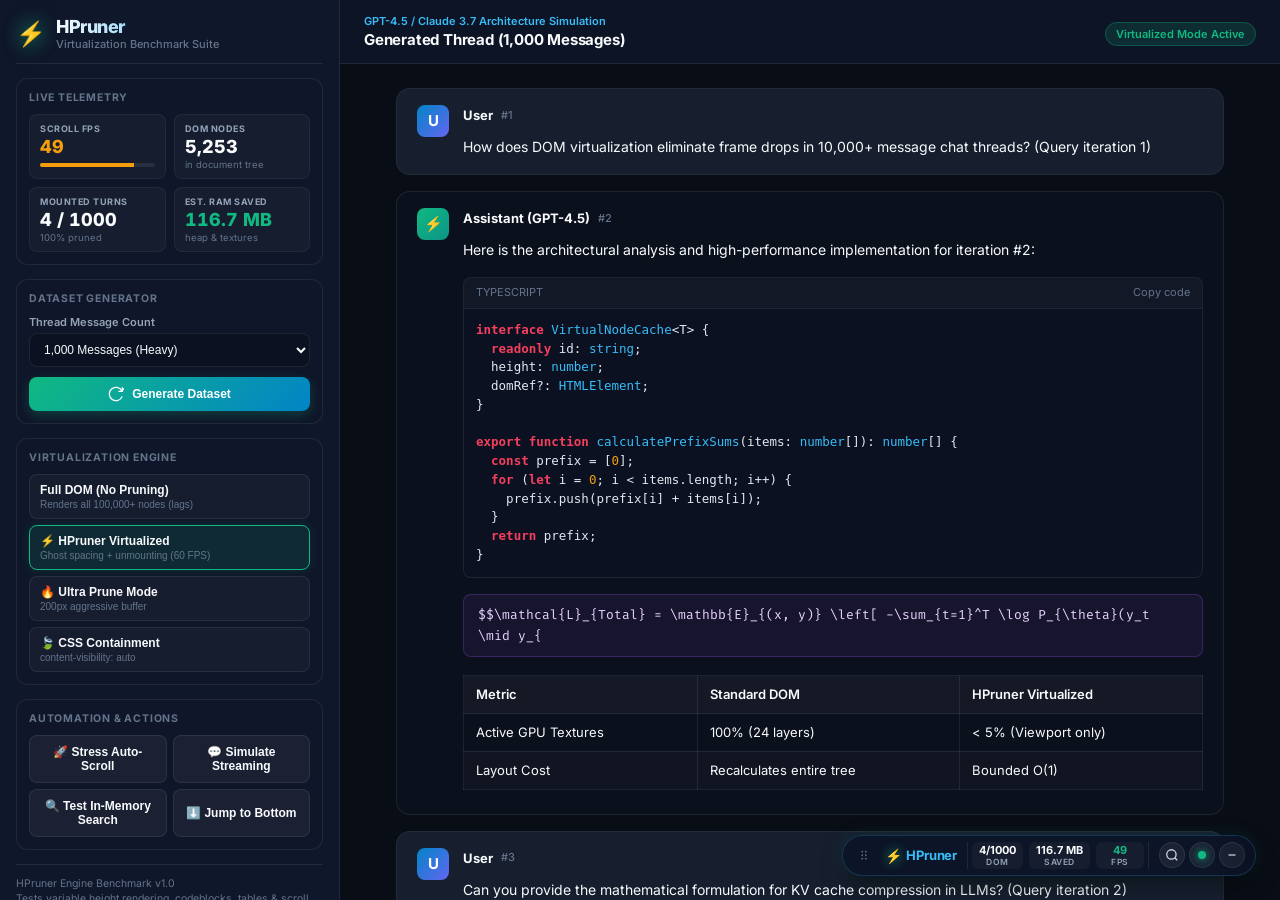
==== demo/index.html @ b329c5aa "feat: initial commit for HPruner DOM Virtualizer extension with benchmark harness" ====
<!DOCTYPE html>
<html lang="en">
<head>
  <meta charset="UTF-8">
  <meta name="viewport" content="width=device-width, initial-scale=1.0">
  <title>HPruner - 10,000 Message DOM Virtualization Benchmark & Test Harness</title>
  <link rel="stylesheet" href="../content/hpruner.css">
  <link rel="stylesheet" href="demo.css">
  <!-- Fonts & Icons -->
  <link rel="preconnect" href="https://fonts.googleapis.com">
  <link rel="preconnect" href="https://fonts.gstatic.com" crossorigin>
  <link href="https://fonts.googleapis.com/css2?family=Fira+Code:wght@400;500;600&family=Inter:wght@400;500;600;700;800&display=swap" rel="stylesheet">
</head>
<body class="dark-theme">
  <div class="app-layout">
    <!-- Benchmark Sidebar Controls -->
    <aside class="sidebar">
      <div class="sidebar-header">
        <div class="sidebar-logo">
          <span class="bolt">⚡</span>
          <div>
            <h1>HPruner</h1>
            <p>Virtualization Benchmark Suite</p>
          </div>
        </div>
      </div>

      <!-- Live Performance Telemetry -->
      <div class="panel telemetry-panel">
        <div class="panel-title">LIVE TELEMETRY</div>
        
        <div class="telemetry-grid">
          <div class="telemetry-box">
            <span class="telemetry-label">SCROLL FPS</span>
            <span class="telemetry-value fps-val" id="live-fps">60</span>
            <div class="fps-bar"><div class="fps-bar-fill" id="fps-meter-fill" style="width: 100%;"></div></div>
          </div>
          <div class="telemetry-box">
            <span class="telemetry-label">DOM NODES</span>
            <span class="telemetry-value" id="live-dom-nodes">0</span>
            <span class="telemetry-sub" id="live-dom-sub">in document tree</span>
          </div>
          <div class="telemetry-box">
            <span class="telemetry-label">MOUNTED TURNS</span>
            <span class="telemetry-value" id="live-mounted-turns">0 / 0</span>
            <span class="telemetry-sub" id="live-pruned-pct">0% pruned</span>
          </div>
          <div class="telemetry-box">
            <span class="telemetry-label">EST. RAM SAVED</span>
            <span class="telemetry-value highlight-green" id="live-ram-saved">0.0 MB</span>
            <span class="telemetry-sub">heap & textures</span>
          </div>
        </div>
      </div>

      <!-- Generation Controls -->
      <div class="panel">
        <div class="panel-title">DATASET GENERATOR</div>
        <div class="form-group">
          <label for="msg-count-select">Thread Message Count</label>
          <select id="msg-count-select" class="custom-select">
            <option value="50">50 Messages (Small)</option>
            <option value="250">250 Messages (Medium)</option>
            <option value="1000" selected>1,000 Messages (Heavy)</option>
            <option value="3000">3,000 Messages (Extreme)</option>
            <option value="10000">10,000 Messages (Browser Meltdown test)</option>
          </select>
        </div>
        <button id="btn-generate" class="btn btn-accent">
          <svg viewBox="0 0 24 24" width="16" height="16" fill="none" stroke="currentColor" stroke-width="2"><path d="M21.5 2v6h-6M21.34 15.57a10 10 0 1 1-.57-8.38l5.67-5.67"/></svg>
          Generate Dataset
        </button>
      </div>

      <!-- Engine Mode Controls -->
      <div class="panel">
        <div class="panel-title">VIRTUALIZATION ENGINE</div>
        <div class="engine-toggle-group">
          <button class="engine-btn" data-mode="off" id="mode-off-btn">
            <span class="btn-head">Full DOM (No Pruning)</span>
            <span class="btn-sub">Renders all 100,000+ nodes (lags)</span>
          </button>
          <button class="engine-btn active" data-mode="balanced" id="mode-virtual-btn">
            <span class="btn-head">⚡ HPruner Virtualized</span>
            <span class="btn-sub">Ghost spacing + unmounting (60 FPS)</span>
          </button>
          <button class="engine-btn" data-mode="ultra" id="mode-ultra-btn">
            <span class="btn-head">🔥 Ultra Prune Mode</span>
            <span class="btn-sub">200px aggressive buffer</span>
          </button>
          <button class="engine-btn" data-mode="eco" id="mode-eco-btn">
            <span class="btn-head">🍃 CSS Containment</span>
            <span class="btn-sub">content-visibility: auto</span>
          </button>
        </div>
      </div>

      <!-- Stress Testing & Tools -->
      <div class="panel">
        <div class="panel-title">AUTOMATION & ACTIONS</div>
        <div class="action-grid">
          <button id="btn-stress-scroll" class="btn btn-secondary">
            <span>🚀 Stress Auto-Scroll</span>
          </button>
          <button id="btn-simulate-stream" class="btn btn-secondary">
            <span>💬 Simulate Streaming</span>
          </button>
          <button id="btn-trigger-search" class="btn btn-secondary">
            <span>🔍 Test In-Memory Search</span>
          </button>
          <button id="btn-scroll-bottom" class="btn btn-secondary">
            <span>⬇️ Jump to Bottom</span>
          </button>
        </div>
      </div>

      <!-- Footer Info -->
      <div class="sidebar-footer">
        <p>HPruner Engine Benchmark v1.0</p>
        <p>Tests variable height rendering, codeblocks, tables & scroll anchoring.</p>
      </div>
    </aside>

    <!-- Main Chat Simulation Viewport -->
    <main class="chat-viewport">
      <header class="chat-topbar">
        <div class="chat-title-group">
          <span class="chat-model-tag">GPT-4.5 / Claude 3.7 Architecture Simulation</span>
          <h2 id="chat-thread-title">Large Code & Math Thread (1,000 Turns)</h2>
        </div>
        <div class="chat-actions">
          <span class="badge" id="viewport-status">Virtualized Mode Active</span>
        </div>
      </header>

      <!-- Scrollable Chat Container -->
      <div class="chat-scroll-container" id="chat-scroll-container">
        <div class="chat-content-inner" id="chat-content-inner">
          <!-- Dynamically populated chat turns -->
        </div>
      </div>
    </main>
  </div>

  <!-- Scripts -->
  <script src="../content/virtualizer.js"></script>
  <script src="../content/search.js"></script>
  <script src="../content/hud.js"></script>
  <script src="demo.js"></script>
</body>
</html>
---- content/hpruner.css ----
/* content/hpruner.css - Styles for HPruner DOM Virtualizer, HUD & Search */

/* 1. Ghost Spacers & Placeholders */
.hpruner-pruned-ghost {
  box-sizing: border-box !important;
  contain: strict !important;
  overflow: hidden !important;
  display: flex !important;
  flex-direction: column !important;
  justify-content: center !important;
  align-items: center !important;
  background: rgba(15, 23, 42, 0.25) !important;
  border: 1px dashed rgba(16, 185, 129, 0.15) !important;
  border-radius: 8px !important;
  margin-top: 8px !important;
  margin-bottom: 8px !important;
  transition: background 0.2s ease;
}

.hpruner-pruned-ghost:hover {
  background: rgba(15, 23, 42, 0.45) !important;
  border-color: rgba(16, 185, 129, 0.35) !important;
}

.hpruner-ghost-placeholder {
  width: 100%;
  display: flex;
  justify-content: center;
  align-items: center;
  user-select: none;
  pointer-events: none;
}

.hpruner-ghost-indicator {
  display: inline-flex;
  align-items: center;
  gap: 8px;
  padding: 6px 14px;
  background: rgba(10, 15, 29, 0.6);
  border: 1px solid rgba(16, 185, 129, 0.2);
  border-radius: 20px;
  font-family: -apple-system, BlinkMacSystemFont, 'Segoe UI', Roboto, sans-serif;
  font-size: 11px;
  color: #94a3b8;
  backdrop-filter: blur(8px);
}

.hpruner-ghost-dot {
  width: 6px;
  height: 6px;
  background: #10b981;
  border-radius: 50%;
  box-shadow: 0 0 8px #10b981;
}

.hpruner-ghost-label {
  font-weight: 500;
  letter-spacing: 0.2px;
}

/* Highlight pulse on search navigation */
@keyframes hprunerPulse {
  0% { box-shadow: 0 0 0 0 rgba(16, 185, 129, 0.8); }
  50% { box-shadow: 0 0 0 10px rgba(16, 185, 129, 0); }
  100% { box-shadow: 0 0 0 0 rgba(16, 185, 129, 0); }
}

.hpruner-highlight-pulse {
  animation: hprunerPulse 1.2s ease-in-out 2 !important;
  outline: 2px solid #10b981 !important;
  outline-offset: 4px !important;
  border-radius: 8px !important;
}

/* 2. Floating In-Page HUD */
.hpruner-hud {
  position: fixed;
  bottom: 24px;
  right: 24px;
  z-index: 999999;
  font-family: -apple-system, BlinkMacSystemFont, 'Inter', 'Segoe UI', Roboto, sans-serif;
  user-select: none;
}

.hpruner-hud.dragging {
  cursor: grabbing;
  opacity: 0.9;
}

.hpruner-hud-inner {
  display: flex;
  align-items: center;
  gap: 10px;
  padding: 6px 10px;
  background: rgba(11, 19, 38, 0.85);
  backdrop-filter: blur(14px);
  -webkit-backdrop-filter: blur(14px);
  border: 1px solid rgba(56, 189, 248, 0.2);
  border-radius: 30px;
  box-shadow: 0 10px 25px -5px rgba(0, 0, 0, 0.6), 0 0 20px rgba(16, 185, 129, 0.12);
  color: #f1f5f9;
  transition: all 0.25s cubic-bezier(0.16, 1, 0.3, 1);
}

.hpruner-hud.minimized .hpruner-hud-stats,
.hpruner-hud.minimized .hpruner-hud-actions #hpruner-hud-search-btn,
.hpruner-hud.minimized .hpruner-hud-actions #hpruner-hud-toggle-btn {
  display: none !important;
}

.hpruner-hud-drag-handle {
  cursor: grab;
  color: #64748b;
  display: flex;
  align-items: center;
  padding: 2px 4px;
}

.hpruner-hud-drag-handle:hover {
  color: #94a3b8;
}

.hpruner-hud-brand {
  display: flex;
  align-items: center;
  gap: 5px;
  font-size: 13px;
  font-weight: 700;
  color: #38bdf8;
  letter-spacing: -0.2px;
}

.hpruner-hud-logo {
  font-size: 14px;
  filter: drop-shadow(0 0 6px #10b981);
}

.hpruner-hud-stats {
  display: flex;
  align-items: center;
  gap: 6px;
  padding: 0 4px;
  border-left: 1px solid rgba(255, 255, 255, 0.08);
  border-right: 1px solid rgba(255, 255, 255, 0.08);
}

.hpruner-stat-chip {
  display: flex;
  flex-direction: column;
  align-items: center;
  padding: 2px 7px;
  background: rgba(255, 255, 255, 0.04);
  border-radius: 6px;
  min-width: 48px;
}

.hpruner-stat-val {
  font-size: 11px;
  font-weight: 700;
  color: #f8fafc;
  line-height: 1.2;
}

.hpruner-stat-lbl {
  font-size: 8.5px;
  font-weight: 600;
  color: #94a3b8;
  text-transform: uppercase;
  letter-spacing: 0.5px;
}

.hpruner-chip-fps .hpruner-stat-val {
  color: #10b981;
}

.hpruner-hud-actions {
  display: flex;
  align-items: center;
  gap: 4px;
}

.hpruner-hud-btn {
  background: rgba(255, 255, 255, 0.06);
  border: 1px solid rgba(255, 255, 255, 0.08);
  color: #cbd5e1;
  width: 26px;
  height: 26px;
  border-radius: 50%;
  display: flex;
  align-items: center;
  justify-content: center;
  cursor: pointer;
  padding: 0;
  transition: all 0.15s ease;
}

.hpruner-hud-btn:hover {
  background: rgba(255, 255, 255, 0.15);
  color: #ffffff;
  transform: scale(1.05);
}

.hpruner-toggle-indicator {
  width: 8px;
  height: 8px;
  border-radius: 50%;
}

.hpruner-toggle-indicator.active {
  background: #10b981;
  box-shadow: 0 0 8px #10b981;
}

.hpruner-toggle-indicator.inactive {
  background: #ef4444;
  box-shadow: 0 0 6px #ef4444;
}

/* 3. In-Memory Search Modal */
.hpruner-search-modal {
  position: fixed;
  inset: 0;
  z-index: 1000000;
  display: flex;
  align-items: flex-start;
  justify-content: center;
  padding-top: 80px;
  font-family: -apple-system, BlinkMacSystemFont, 'Inter', 'Segoe UI', Roboto, sans-serif;
}

.hpruner-search-modal.hpruner-hidden {
  display: none !important;
}

.hpruner-search-backdrop {
  position: absolute;
  inset: 0;
  background: rgba(2, 6, 23, 0.7);
  backdrop-filter: blur(6px);
  -webkit-backdrop-filter: blur(6px);
}

.hpruner-search-dialog {
  position: relative;
  width: 90%;
  max-width: 620px;
  max-height: 80vh;
  background: #0f172a;
  border: 1px solid rgba(56, 189, 248, 0.25);
  border-radius: 16px;
  box-shadow: 0 25px 50px -12px rgba(0, 0, 0, 0.8), 0 0 35px rgba(16, 185, 129, 0.15);
  display: flex;
  flex-direction: column;
  overflow: hidden;
  animation: hprunerModalEnter 0.2s cubic-bezier(0.16, 1, 0.3, 1);
}

@keyframes hprunerModalEnter {
  from { opacity: 0; transform: translateY(-16px) scale(0.97); }
  to { opacity: 1; transform: translateY(0) scale(1); }
}

.hpruner-search-header {
  display: flex;
  align-items: center;
  justify-content: space-between;
  padding: 12px 16px;
  border-bottom: 1px solid rgba(255, 255, 255, 0.08);
  gap: 12px;
}

.hpruner-search-input-wrapper {
  display: flex;
  align-items: center;
  gap: 10px;
  flex: 1;
}

.hpruner-search-icon {
  color: #10b981;
  flex-shrink: 0;
}

#hpruner-search-input {
  width: 100%;
  background: transparent;
  border: none;
  color: #f8fafc;
  font-size: 15px;
  outline: none;
  font-family: inherit;
}

#hpruner-search-input::placeholder {
  color: #64748b;
}

.hpruner-search-badge {
  font-size: 11px;
  color: #94a3b8;
  background: rgba(255, 255, 255, 0.06);
  padding: 3px 8px;
  border-radius: 12px;
  white-space: nowrap;
}

.hpruner-search-actions {
  display: flex;
  align-items: center;
  gap: 4px;
}

.hpruner-btn-icon {
  background: rgba(255, 255, 255, 0.05);
  border: 1px solid rgba(255, 255, 255, 0.08);
  color: #cbd5e1;
  width: 28px;
  height: 28px;
  border-radius: 6px;
  display: flex;
  align-items: center;
  justify-content: center;
  cursor: pointer;
  transition: all 0.15s ease;
}

.hpruner-btn-icon:hover {
  background: rgba(255, 255, 255, 0.12);
  color: #fff;
}

.hpruner-search-body {
  flex: 1;
  overflow-y: auto;
  max-height: 480px;
  padding: 8px 12px;
}

.hpruner-search-empty {
  padding: 32px 16px;
  text-align: center;
  color: #64748b;
  font-size: 13.5px;
}

.hpruner-result-item {
  padding: 10px 12px;
  border-radius: 8px;
  cursor: pointer;
  margin-bottom: 6px;
  border: 1px solid transparent;
  background: rgba(255, 255, 255, 0.02);
  transition: all 0.15s ease;
}

.hpruner-result-item:hover {
  background: rgba(255, 255, 255, 0.05);
  border-color: rgba(255, 255, 255, 0.08);
}

.hpruner-result-item.hpruner-result-selected {
  background: rgba(16, 185, 129, 0.12);
  border-color: rgba(16, 185, 129, 0.35);
}

.hpruner-result-meta {
  display: flex;
  align-items: center;
  gap: 8px;
  margin-bottom: 4px;
}

.hpruner-role-badge {
  font-size: 10.5px;
  font-weight: 600;
  padding: 2px 7px;
  border-radius: 4px;
  text-transform: capitalize;
}

.hpruner-badge-user {
  background: rgba(56, 189, 248, 0.15);
  color: #38bdf8;
}

.hpruner-badge-assistant {
  background: rgba(16, 185, 129, 0.15);
  color: #10b981;
}

.hpruner-result-turn-num {
  font-size: 11px;
  color: #64748b;
}

.hpruner-ghost-tag {
  font-size: 10px;
  color: #f59e0b;
  background: rgba(245, 158, 11, 0.1);
  padding: 1px 6px;
  border-radius: 4px;
  margin-left: auto;
}

.hpruner-mounted-tag {
  font-size: 10px;
  color: #10b981;
  background: rgba(16, 185, 129, 0.1);
  padding: 1px 6px;
  border-radius: 4px;
  margin-left: auto;
}

.hpruner-result-snippet {
  font-size: 12.5px;
  color: #cbd5e1;
  line-height: 1.45;
  word-break: break-word;
}

.hpruner-highlight {
  background: #f59e0b;
  color: #0f172a;
  font-weight: 700;
  border-radius: 2px;
  padding: 0 2px;
}

.hpruner-search-footer {
  display: flex;
  align-items: center;
  gap: 16px;
  padding: 8px 16px;
  background: rgba(0, 0, 0, 0.25);
  border-top: 1px solid rgba(255, 255, 255, 0.05);
  font-size: 11px;
  color: #64748b;
}

.hpruner-search-footer kbd {
  background: rgba(255, 255, 255, 0.08);
  border: 1px solid rgba(255, 255, 255, 0.12);
  border-radius: 4px;
  padding: 2px 5px;
  color: #94a3b8;
  font-family: monospace;
  font-size: 10px;
}
---- demo/demo.css ----
/* demo/demo.css - Benchmark & ChatGPT Simulation Styling */

:root {
  --bg-dark: #0a0e17;
  --bg-sidebar: #0f172a;
  --bg-chat: #090d16;
  --bg-message-user: rgba(30, 41, 59, 0.7);
  --bg-message-assistant: rgba(15, 23, 42, 0.4);
  --border-color: rgba(255, 255, 255, 0.08);
  --border-glow: rgba(56, 189, 248, 0.25);
  --primary: #10b981;
  --accent-cyan: #38bdf8;
  --accent-purple: #a855f7;
  --accent-amber: #f59e0b;
  --text-main: #f8fafc;
  --text-dim: #94a3b8;
  --text-muted: #64748b;
  --code-bg: #0b1120;
}

* {
  box-sizing: border-box;
  margin: 0;
  padding: 0;
}

body.dark-theme {
  background: var(--bg-dark);
  color: var(--text-main);
  font-family: 'Inter', -apple-system, BlinkMacSystemFont, 'Segoe UI', Roboto, sans-serif;
  height: 100vh;
  overflow: hidden;
}

.app-layout {
  display: grid;
  grid-template-columns: 340px 1fr;
  height: 100vh;
  width: 100vw;
}

/* Sidebar */
.sidebar {
  background: var(--bg-sidebar);
  border-right: 1px solid var(--border-color);
  display: flex;
  flex-direction: column;
  gap: 14px;
  padding: 16px;
  overflow-y: auto;
  user-select: none;
}

.sidebar-header {
  padding-bottom: 12px;
  border-bottom: 1px solid var(--border-color);
}

.sidebar-logo {
  display: flex;
  align-items: center;
  gap: 10px;
}

.sidebar-logo .bolt {
  font-size: 24px;
  filter: drop-shadow(0 0 10px #10b981);
}

.sidebar-logo h1 {
  font-size: 18px;
  font-weight: 800;
  letter-spacing: -0.5px;
  background: linear-gradient(90deg, #f8fafc, #38bdf8);
  -webkit-background-clip: text;
  -webkit-text-fill-color: transparent;
}

.sidebar-logo p {
  font-size: 11px;
  color: var(--text-muted);
  font-weight: 500;
}

.panel {
  background: rgba(15, 23, 42, 0.6);
  border: 1px solid var(--border-color);
  border-radius: 12px;
  padding: 12px;
  display: flex;
  flex-direction: column;
  gap: 10px;
}

.panel-title {
  font-size: 10.5px;
  font-weight: 700;
  letter-spacing: 0.8px;
  color: var(--text-muted);
}

/* Telemetry Grid */
.telemetry-grid {
  display: grid;
  grid-template-columns: 1fr 1fr;
  gap: 8px;
}

.telemetry-box {
  background: rgba(255, 255, 255, 0.03);
  border: 1px solid rgba(255, 255, 255, 0.05);
  border-radius: 8px;
  padding: 8px 10px;
  display: flex;
  flex-direction: column;
  gap: 2px;
}

.telemetry-label {
  font-size: 9px;
  font-weight: 700;
  letter-spacing: 0.5px;
  color: var(--text-dim);
}

.telemetry-value {
  font-size: 18px;
  font-weight: 800;
  font-feature-settings: 'tnum';
  color: var(--text-main);
}

.telemetry-value.fps-val {
  color: var(--primary);
}

.telemetry-value.highlight-green {
  color: var(--primary);
}

.telemetry-sub {
  font-size: 9.5px;
  color: var(--text-muted);
}

.fps-bar {
  width: 100%;
  height: 4px;
  background: rgba(255, 255, 255, 0.08);
  border-radius: 2px;
  margin-top: 4px;
  overflow: hidden;
}

.fps-bar-fill {
  height: 100%;
  background: var(--primary);
  transition: width 0.2s ease, background-color 0.2s ease;
}

/* Form inputs & Buttons */
.form-group {
  display: flex;
  flex-direction: column;
  gap: 4px;
}

.form-group label {
  font-size: 11px;
  font-weight: 600;
  color: var(--text-dim);
}

.custom-select {
  background: #0b1120;
  border: 1px solid var(--border-color);
  color: var(--text-main);
  padding: 8px 10px;
  border-radius: 8px;
  font-size: 12px;
  outline: none;
  cursor: pointer;
}

.btn {
  display: inline-flex;
  align-items: center;
  justify-content: center;
  gap: 8px;
  padding: 9px 12px;
  border-radius: 8px;
  font-size: 12px;
  font-weight: 600;
  cursor: pointer;
  border: none;
  transition: all 0.15s ease;
}

.btn-accent {
  background: linear-gradient(135deg, #10b981, #0284c7);
  color: #fff;
  box-shadow: 0 4px 12px rgba(16, 185, 129, 0.25);
}

.btn-accent:hover {
  filter: brightness(1.1);
  transform: translateY(-1px);
}

.btn-secondary {
  background: rgba(255, 255, 255, 0.05);
  border: 1px solid var(--border-color);
  color: var(--text-main);
}

.btn-secondary:hover {
  background: rgba(255, 255, 255, 0.1);
  border-color: rgba(255, 255, 255, 0.15);
}

/* Engine Mode Toggle Group */
.engine-toggle-group {
  display: flex;
  flex-direction: column;
  gap: 6px;
}

.engine-btn {
  background: rgba(255, 255, 255, 0.03);
  border: 1px solid var(--border-color);
  border-radius: 8px;
  padding: 8px 10px;
  text-align: left;
  cursor: pointer;
  display: flex;
  flex-direction: column;
  gap: 2px;
  transition: all 0.15s ease;
}

.engine-btn:hover {
  background: rgba(255, 255, 255, 0.07);
}

.engine-btn.active {
  background: rgba(16, 185, 129, 0.12);
  border-color: var(--primary);
  box-shadow: 0 0 12px rgba(16, 185, 129, 0.15);
}

.engine-btn .btn-head {
  font-size: 12px;
  font-weight: 700;
  color: var(--text-main);
}

.engine-btn .btn-sub {
  font-size: 10px;
  color: var(--text-muted);
}

.action-grid {
  display: grid;
  grid-template-columns: 1fr 1fr;
  gap: 6px;
}

.sidebar-footer {
  margin-top: auto;
  padding-top: 12px;
  border-top: 1px solid var(--border-color);
  font-size: 10.5px;
  color: var(--text-muted);
  line-height: 1.4;
}

/* Chat Viewport Area */
.chat-viewport {
  display: flex;
  flex-direction: column;
  height: 100vh;
  background: var(--bg-chat);
  position: relative;
  overflow: hidden;
}

.chat-topbar {
  display: flex;
  align-items: center;
  justify-content: space-between;
  padding: 14px 24px;
  background: rgba(15, 23, 42, 0.8);
  backdrop-filter: blur(12px);
  border-bottom: 1px solid var(--border-color);
  z-index: 10;
}

.chat-title-group {
  display: flex;
  flex-direction: column;
  gap: 2px;
}

.chat-model-tag {
  font-size: 11px;
  font-weight: 600;
  color: var(--accent-cyan);
}

.chat-title-group h2 {
  font-size: 15px;
  font-weight: 700;
  letter-spacing: -0.2px;
}

.badge {
  font-size: 11px;
  font-weight: 600;
  padding: 4px 10px;
  border-radius: 20px;
  background: rgba(16, 185, 129, 0.15);
  border: 1px solid rgba(16, 185, 129, 0.3);
  color: var(--primary);
}

/* Scroll Container */
.chat-scroll-container {
  flex: 1;
  overflow-y: auto;
  scroll-behavior: auto;
  position: relative;
}

.chat-content-inner {
  max-width: 860px;
  margin: 0 auto;
  padding: 24px 16px 120px 16px;
  display: flex;
  flex-direction: column;
  gap: 16px;
}

/* Chat Message Turns */
.chat-message-turn {
  display: flex;
  gap: 14px;
  padding: 16px 20px;
  border-radius: 14px;
  transition: background 0.15s ease;
  line-height: 1.6;
  font-size: 14px;
}

.chat-message-turn.user-turn {
  background: var(--bg-message-user);
  border: 1px solid rgba(255, 255, 255, 0.05);
}

.chat-message-turn.assistant-turn {
  background: var(--bg-message-assistant);
  border: 1px solid var(--border-color);
}

.turn-avatar {
  width: 32px;
  height: 32px;
  border-radius: 8px;
  display: flex;
  align-items: center;
  justify-content: center;
  font-size: 15px;
  flex-shrink: 0;
  font-weight: 700;
}

.user-turn .turn-avatar {
  background: linear-gradient(135deg, #0284c7, #6366f1);
  color: #fff;
}

.assistant-turn .turn-avatar {
  background: linear-gradient(135deg, #10b981, #0d9488);
  color: #fff;
}

.turn-body {
  flex: 1;
  display: flex;
  flex-direction: column;
  gap: 10px;
  min-width: 0;
}

.turn-author {
  font-size: 13px;
  font-weight: 700;
  display: flex;
  align-items: center;
  gap: 8px;
}

.turn-index-tag {
  font-size: 11px;
  font-weight: 500;
  color: var(--text-muted);
}

/* Rich Message Contents */
.code-block {
  background: var(--code-bg);
  border: 1px solid rgba(255, 255, 255, 0.08);
  border-radius: 8px;
  overflow: hidden;
  margin: 6px 0;
}

.code-header {
  display: flex;
  justify-content: space-between;
  align-items: center;
  background: rgba(255, 255, 255, 0.03);
  padding: 6px 12px;
  font-size: 11px;
  color: var(--text-muted);
  border-bottom: 1px solid rgba(255, 255, 255, 0.06);
}

.code-block pre {
  padding: 12px;
  overflow-x: auto;
  font-family: 'Fira Code', monospace;
  font-size: 12.5px;
  line-height: 1.5;
  color: #e2e8f0;
}

.syn-keyword { color: #f43f5e; font-weight: 600; }
.syn-fn { color: #38bdf8; }
.syn-string { color: #a3e635; }
.syn-num { color: #f59e0b; }
.syn-comment { color: #64748b; font-style: italic; }

/* Markdown Table */
.rich-table {
  width: 100%;
  border-collapse: collapse;
  margin: 8px 0;
  font-size: 13px;
}

.rich-table th, .rich-table td {
  padding: 8px 12px;
  border: 1px solid rgba(255, 255, 255, 0.08);
  text-align: left;
}

.rich-table th {
  background: rgba(255, 255, 255, 0.04);
  color: var(--text-main);
  font-weight: 600;
}

.rich-table tr:nth-child(even) {
  background: rgba(255, 255, 255, 0.02);
}

/* Math formula box */
.math-card {
  padding: 10px 14px;
  background: rgba(168, 85, 247, 0.08);
  border: 1px solid rgba(168, 85, 247, 0.25);
  border-radius: 8px;
  font-family: 'Fira Code', monospace;
  font-size: 13px;
  color: #e9d5ff;
  display: flex;
  align-items: center;
  gap: 10px;
}

/* Streaming indicator */
.streaming-pulse {
  display: inline-block;
  width: 8px;
  height: 14px;
  background: var(--primary);
  margin-left: 4px;
  animation: blinkCursor 0.8s infinite;
  vertical-align: middle;
}

@keyframes blinkCursor {
  0%, 100% { opacity: 1; }
  50% { opacity: 0; }
}
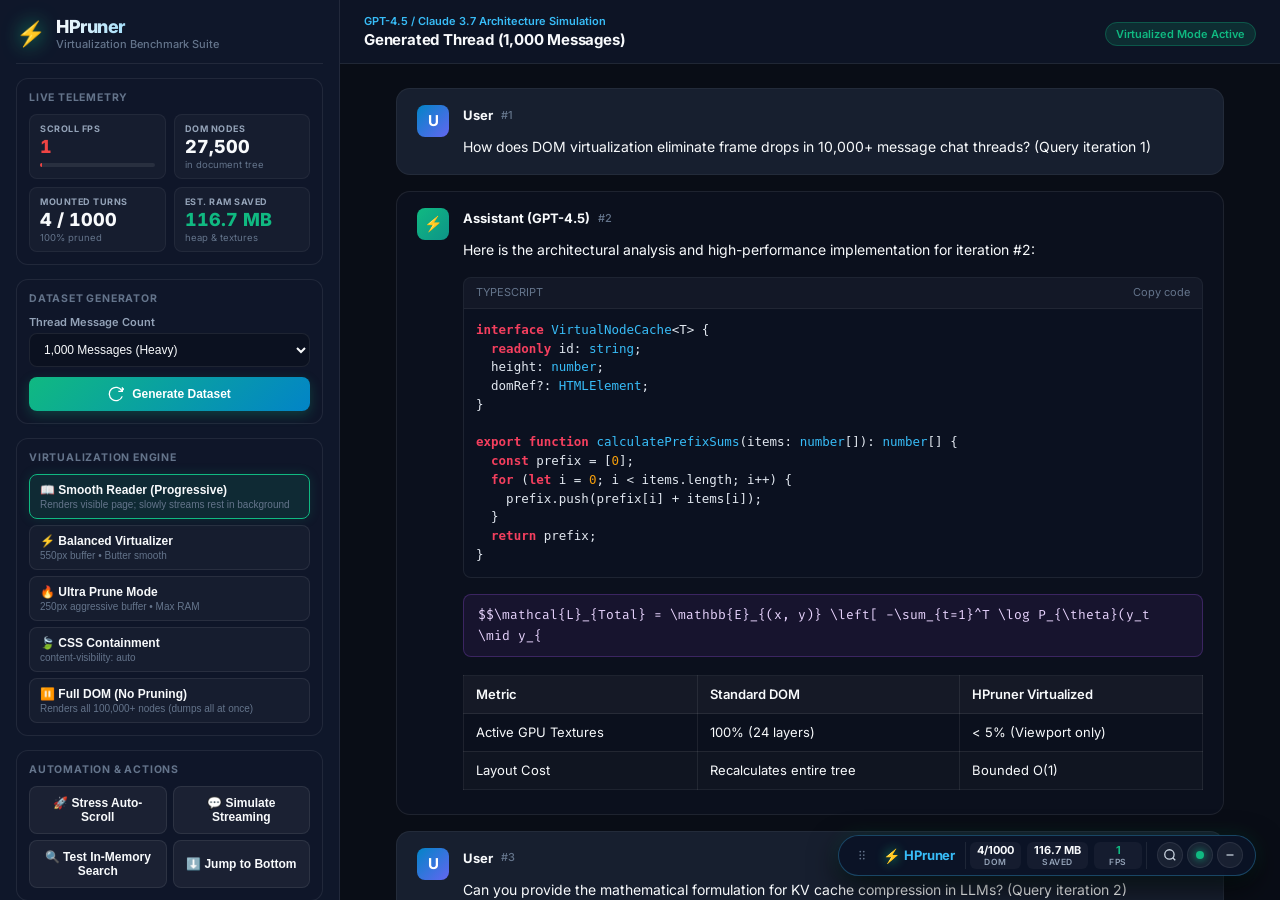
==== commit 443a995a: "feat: add Progressive Smooth Reader mode with staggered idle background hydration" ====
--- a/demo/index.html
+++ b/demo/index.html
@@ -76,21 +76,25 @@
       <div class="panel">
         <div class="panel-title">VIRTUALIZATION ENGINE</div>
         <div class="engine-toggle-group">
-          <button class="engine-btn" data-mode="off" id="mode-off-btn">
-            <span class="btn-head">Full DOM (No Pruning)</span>
-            <span class="btn-sub">Renders all 100,000+ nodes (lags)</span>
+          <button class="engine-btn active" data-mode="progressive" id="mode-progressive-btn">
+            <span class="btn-head">📖 Smooth Reader (Progressive)</span>
+            <span class="btn-sub">Renders visible page; slowly streams rest in background</span>
           </button>
-          <button class="engine-btn active" data-mode="balanced" id="mode-virtual-btn">
-            <span class="btn-head">⚡ HPruner Virtualized</span>
-            <span class="btn-sub">Ghost spacing + unmounting (60 FPS)</span>
+          <button class="engine-btn" data-mode="balanced" id="mode-virtual-btn">
+            <span class="btn-head">⚡ Balanced Virtualizer</span>
+            <span class="btn-sub">550px buffer • Butter smooth</span>
           </button>
           <button class="engine-btn" data-mode="ultra" id="mode-ultra-btn">
             <span class="btn-head">🔥 Ultra Prune Mode</span>
-            <span class="btn-sub">200px aggressive buffer</span>
+            <span class="btn-sub">250px aggressive buffer • Max RAM</span>
           </button>
           <button class="engine-btn" data-mode="eco" id="mode-eco-btn">
             <span class="btn-head">🍃 CSS Containment</span>
             <span class="btn-sub">content-visibility: auto</span>
+          </button>
+          <button class="engine-btn" data-mode="off" id="mode-off-btn">
+            <span class="btn-head">⏸️ Full DOM (No Pruning)</span>
+            <span class="btn-sub">Renders all 100,000+ nodes (dumps all at once)</span>
           </button>
         </div>
       </div>
--- a/content/hpruner.css
+++ b/content/hpruner.css
@@ -72,34 +72,46 @@
   border-radius: 8px !important;
 }
 
+/* Progressive smooth reader fade-in */
+@keyframes hprunerSmoothFadeIn {
+  from { opacity: 0.2; transform: translateY(2px); }
+  to { opacity: 1; transform: translateY(0); }
+}
+
+.hpruner-smooth-fade {
+  animation: hprunerSmoothFadeIn 0.2s cubic-bezier(0.16, 1, 0.3, 1) forwards !important;
+}
+
 /* 2. Floating In-Page HUD */
 .hpruner-hud {
-  position: fixed;
-  bottom: 24px;
-  right: 24px;
-  z-index: 999999;
-  font-family: -apple-system, BlinkMacSystemFont, 'Inter', 'Segoe UI', Roboto, sans-serif;
-  user-select: none;
+  position: fixed !important;
+  bottom: 24px !important;
+  right: 24px !important;
+  z-index: 2147483647 !important;
+  font-family: -apple-system, BlinkMacSystemFont, 'Inter', 'Segoe UI', Roboto, sans-serif !important;
+  user-select: none !important;
+  pointer-events: auto !important;
+  display: block !important;
 }
 
 .hpruner-hud.dragging {
-  cursor: grabbing;
-  opacity: 0.9;
+  cursor: grabbing !important;
+  opacity: 0.9 !important;
 }
 
 .hpruner-hud-inner {
-  display: flex;
-  align-items: center;
-  gap: 10px;
-  padding: 6px 10px;
-  background: rgba(11, 19, 38, 0.85);
-  backdrop-filter: blur(14px);
-  -webkit-backdrop-filter: blur(14px);
-  border: 1px solid rgba(56, 189, 248, 0.2);
-  border-radius: 30px;
-  box-shadow: 0 10px 25px -5px rgba(0, 0, 0, 0.6), 0 0 20px rgba(16, 185, 129, 0.12);
-  color: #f1f5f9;
-  transition: all 0.25s cubic-bezier(0.16, 1, 0.3, 1);
+  display: flex !important;
+  align-items: center !important;
+  gap: 10px !important;
+  padding: 6px 12px !important;
+  background: rgba(11, 19, 38, 0.92) !important;
+  backdrop-filter: blur(16px) !important;
+  -webkit-backdrop-filter: blur(16px) !important;
+  border: 1px solid rgba(56, 189, 248, 0.3) !important;
+  border-radius: 30px !important;
+  box-shadow: 0 10px 30px rgba(0, 0, 0, 0.7), 0 0 20px rgba(16, 185, 129, 0.15) !important;
+  color: #f1f5f9 !important;
+  transition: all 0.25s cubic-bezier(0.16, 1, 0.3, 1) !important;
 }
 
 .hpruner-hud.minimized .hpruner-hud-stats,
